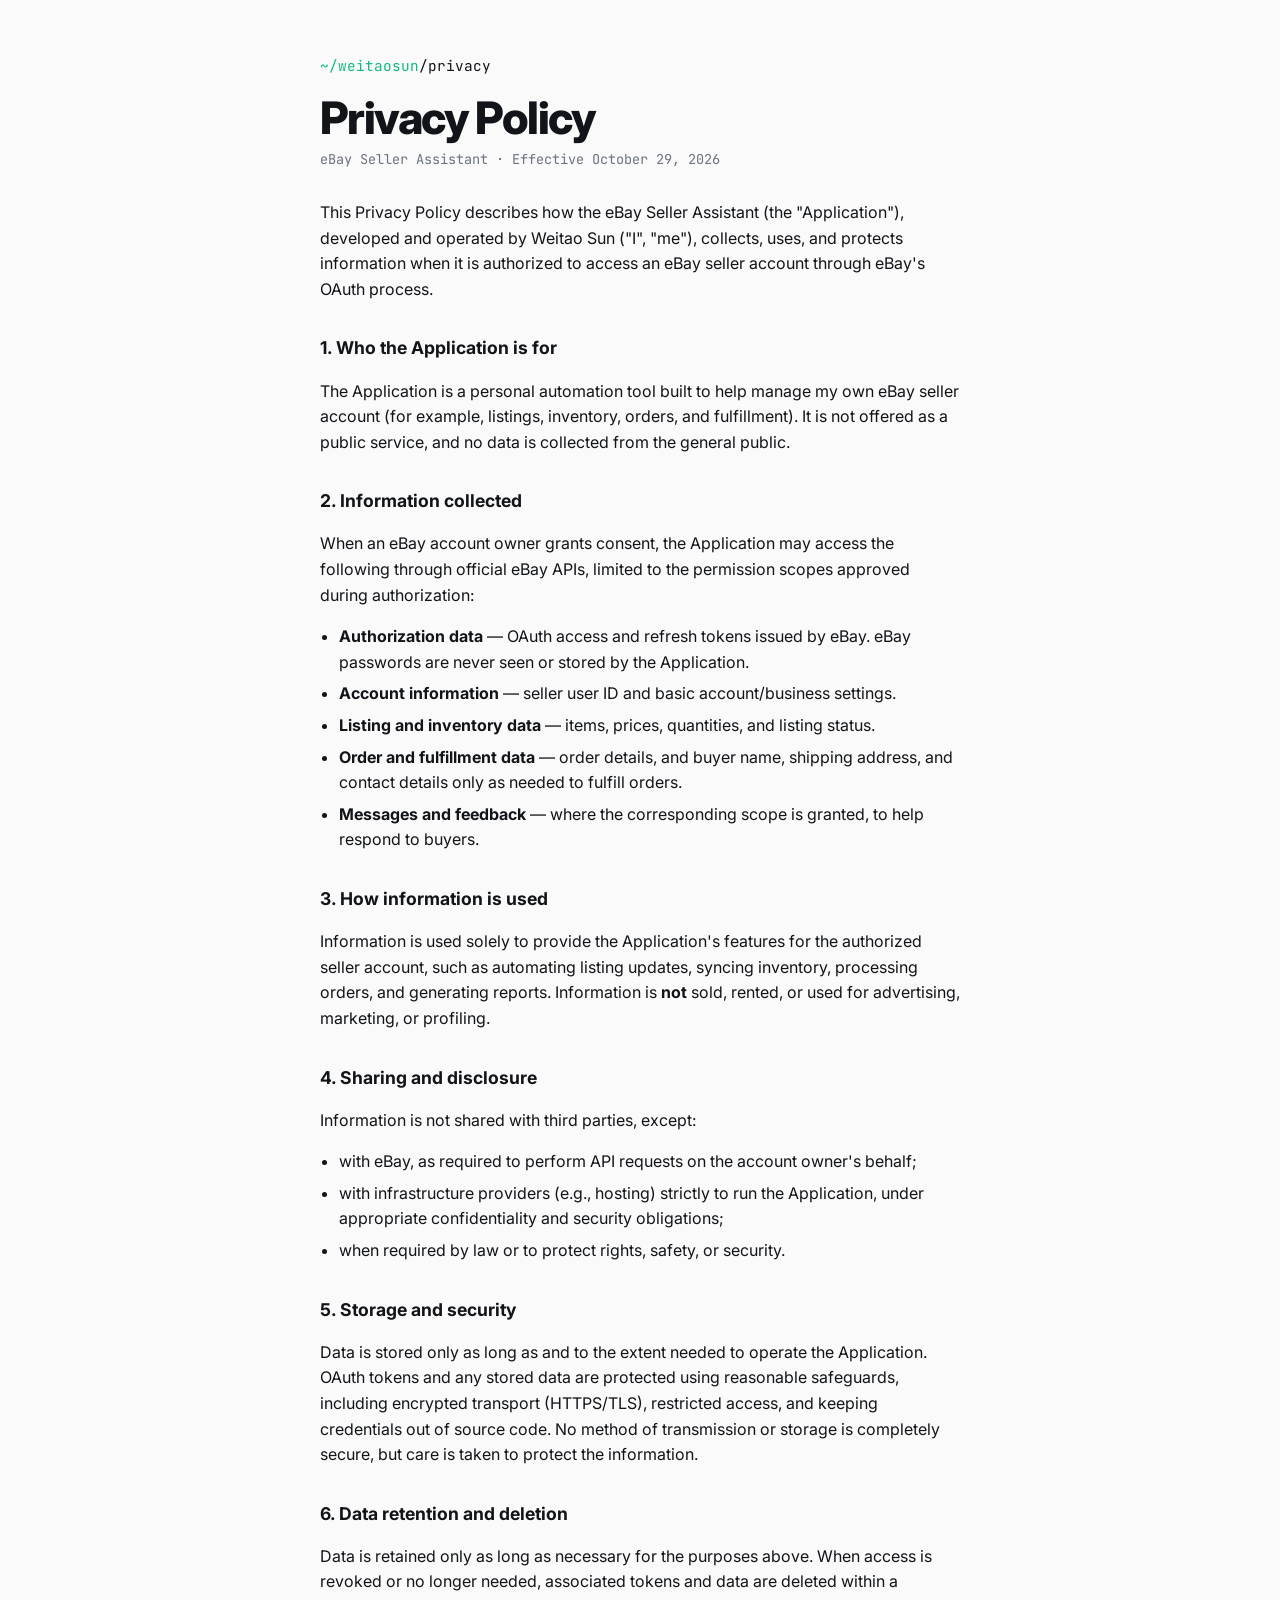
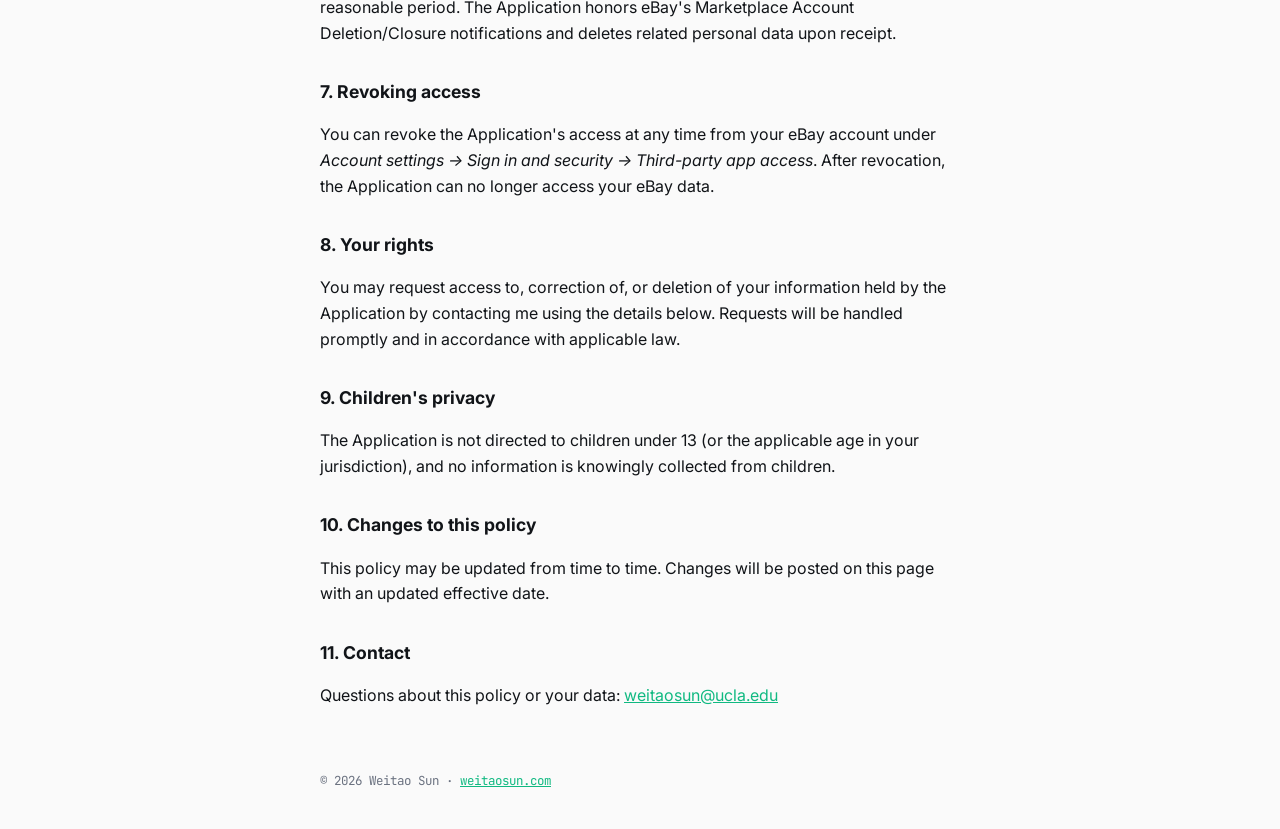
==== privacy/index.html @ 993f7e7c "Add privacy policy page for eBay Seller Assistant Co-Authored-By: Claude Opus 5.5 <noreply@anthropic" ====
<!doctype html>
<html lang="en">
<head>
  <meta charset="utf-8">
  <meta name="viewport" content="width=device-width, initial-scale=1">
  <title>Privacy Policy · Weitao Sun</title>
  <meta name="description" content="Privacy policy for the eBay Seller Assistant application developed by Weitao Sun.">
  <link rel="preconnect" href="https://fonts.googleapis.com">
  <link rel="preconnect" href="https://fonts.gstatic.com" crossorigin>
  <link href="https://fonts.googleapis.com/css2?family=Inter:wght@400;500;700;800&family=JetBrains+Mono:wght@400;500&display=swap" rel="stylesheet">
  <link rel="stylesheet" href="../style.css">
</head>
<body>
  <main class="doc">
    <p class="hello"><a href="/">~/weitaosun</a>/privacy</p>

    <h1>Privacy Policy</h1>
    <p class="meta">eBay Seller Assistant · Effective October 29, 2026</p>

    <p>This Privacy Policy describes how the eBay Seller Assistant (the "Application"), developed and operated by Weitao Sun ("I", "me"), collects, uses, and protects information when it is authorized to access an eBay seller account through eBay's OAuth process.</p>

    <h2>1. Who the Application is for</h2>
    <p>The Application is a personal automation tool built to help manage my own eBay seller account (for example, listings, inventory, orders, and fulfillment). It is not offered as a public service, and no data is collected from the general public.</p>

    <h2>2. Information collected</h2>
    <p>When an eBay account owner grants consent, the Application may access the following through official eBay APIs, limited to the permission scopes approved during authorization:</p>
    <ul>
      <li><strong>Authorization data</strong> — OAuth access and refresh tokens issued by eBay. eBay passwords are never seen or stored by the Application.</li>
      <li><strong>Account information</strong> — seller user ID and basic account/business settings.</li>
      <li><strong>Listing and inventory data</strong> — items, prices, quantities, and listing status.</li>
      <li><strong>Order and fulfillment data</strong> — order details, and buyer name, shipping address, and contact details only as needed to fulfill orders.</li>
      <li><strong>Messages and feedback</strong> — where the corresponding scope is granted, to help respond to buyers.</li>
    </ul>

    <h2>3. How information is used</h2>
    <p>Information is used solely to provide the Application's features for the authorized seller account, such as automating listing updates, syncing inventory, processing orders, and generating reports. Information is <strong>not</strong> sold, rented, or used for advertising, marketing, or profiling.</p>

    <h2>4. Sharing and disclosure</h2>
    <p>Information is not shared with third parties, except:</p>
    <ul>
      <li>with eBay, as required to perform API requests on the account owner's behalf;</li>
      <li>with infrastructure providers (e.g., hosting) strictly to run the Application, under appropriate confidentiality and security obligations;</li>
      <li>when required by law or to protect rights, safety, or security.</li>
    </ul>

    <h2>5. Storage and security</h2>
    <p>Data is stored only as long as and to the extent needed to operate the Application. OAuth tokens and any stored data are protected using reasonable safeguards, including encrypted transport (HTTPS/TLS), restricted access, and keeping credentials out of source code. No method of transmission or storage is completely secure, but care is taken to protect the information.</p>

    <h2>6. Data retention and deletion</h2>
    <p>Data is retained only as long as necessary for the purposes above. When access is revoked or no longer needed, associated tokens and data are deleted within a reasonable period. The Application honors eBay's Marketplace Account Deletion/Closure notifications and deletes related personal data upon receipt.</p>

    <h2>7. Revoking access</h2>
    <p>You can revoke the Application's access at any time from your eBay account under <em>Account settings → Sign in and security → Third-party app access</em>. After revocation, the Application can no longer access your eBay data.</p>

    <h2>8. Your rights</h2>
    <p>You may request access to, correction of, or deletion of your information held by the Application by contacting me using the details below. Requests will be handled promptly and in accordance with applicable law.</p>

    <h2>9. Children's privacy</h2>
    <p>The Application is not directed to children under 13 (or the applicable age in your jurisdiction), and no information is knowingly collected from children.</p>

    <h2>10. Changes to this policy</h2>
    <p>This policy may be updated from time to time. Changes will be posted on this page with an updated effective date.</p>

    <h2>11. Contact</h2>
    <p>Questions about this policy or your data: <a href="mailto:weitaosun@ucla.edu">weitaosun@ucla.edu</a></p>

    <footer>© 2026 Weitao Sun · <a href="/">weitaosun.com</a></footer>
  </main>
</body>
</html>
---- style.css ----
:root {
  --bg: #fafafa;
  --fg: #111418;
  --muted: #6b7280;
  --accent: #10b981;
  --term-bg: #0f1419;
  --term-fg: #d1d5db;
  --term-dim: #6b7280;
  --border: #e5e7eb;
  --sans: "Inter", -apple-system, BlinkMacSystemFont, "Segoe UI", "PingFang SC", sans-serif;
  --mono: "JetBrains Mono", ui-monospace, SFMono-Regular, Menlo, monospace;
}

@media (prefers-color-scheme: dark) {
  :root {
    --bg: #0a0d10;
    --fg: #f3f4f6;
    --muted: #9ca3af;
    --accent: #34d399;
    --term-bg: #12171d;
    --border: #1f2630;
  }
}

* { box-sizing: border-box; }

body {
  margin: 0;
  min-height: 100vh;
  background: var(--bg);
  color: var(--fg);
  font: 16px/1.6 var(--sans);
  -webkit-font-smoothing: antialiased;
  display: grid;
  place-items: center;
}

main {
  width: 100%;
  max-width: 680px;
  padding: 72px 20px 40px;
}

.hello {
  font: 0.9rem var(--mono);
  color: var(--accent);
  margin: 0 0 20px;
}
.cursor { animation: blink 1.1s steps(1) infinite; }
@keyframes blink { 50% { opacity: 0; } }

h1 {
  font-size: clamp(2.6rem, 9vw, 4.2rem);
  font-weight: 800;
  line-height: 1.05;
  letter-spacing: -0.035em;
  margin: 0 0 16px;
}

.slogan {
  font-size: clamp(1.25rem, 4vw, 1.6rem);
  font-weight: 500;
  line-height: 1.35;
  color: var(--muted);
  margin: 0 0 40px;
}
.slogan span { color: var(--fg); }

.terminal {
  background: var(--term-bg);
  border: 1px solid var(--border);
  border-radius: 12px;
  overflow: hidden;
  box-shadow: 0 20px 50px -20px rgba(0, 0, 0, 0.35);
}
.bar {
  display: flex;
  align-items: center;
  gap: 7px;
  padding: 11px 14px;
  border-bottom: 1px solid rgba(255, 255, 255, 0.06);
}
.bar i { width: 11px; height: 11px; border-radius: 50%; background: #ff5f57; }
.bar i:nth-child(2) { background: #febc2e; }
.bar i:nth-child(3) { background: #28c840; }
.bar span { margin-left: auto; font: 0.75rem var(--mono); color: var(--term-dim); }

.terminal pre {
  margin: 0;
  padding: 18px 20px 22px;
  font: 0.86rem/1.75 var(--mono);
  color: var(--term-fg);
  overflow-x: auto;
}
.terminal .p { color: #34d399; }
.terminal .dim { color: var(--term-dim); }

.links {
  display: flex;
  gap: 12px;
  margin-top: 32px;
}
.links a {
  font: 500 0.9rem var(--mono);
  color: var(--fg);
  text-decoration: none;
  padding: 9px 16px;
  border: 1px solid var(--border);
  border-radius: 8px;
  transition: border-color 0.15s, color 0.15s;
}
.links a:hover { border-color: var(--accent); color: var(--accent); }

footer {
  margin-top: 64px;
  font: 0.78rem var(--mono);
  color: var(--muted);
}

@media (max-width: 480px) {
  .terminal pre { font-size: 0.76rem; padding: 14px 14px 18px; }
}

/* Document pages (e.g. /privacy) */
.doc { padding-top: 56px; }
.doc a { color: var(--accent); }
.doc .hello a { text-decoration: none; }
.doc h1 { font-size: clamp(2rem, 7vw, 2.8rem); margin-bottom: 8px; }
.doc .meta { font: 0.85rem var(--mono); color: var(--muted); margin: 0 0 32px; }
.doc h2 { font-size: 1.1rem; font-weight: 700; margin: 32px 0 8px; }
.doc p, .doc li { color: var(--fg); }
.doc ul { padding-left: 1.2em; }
.doc li { margin-bottom: 6px; }
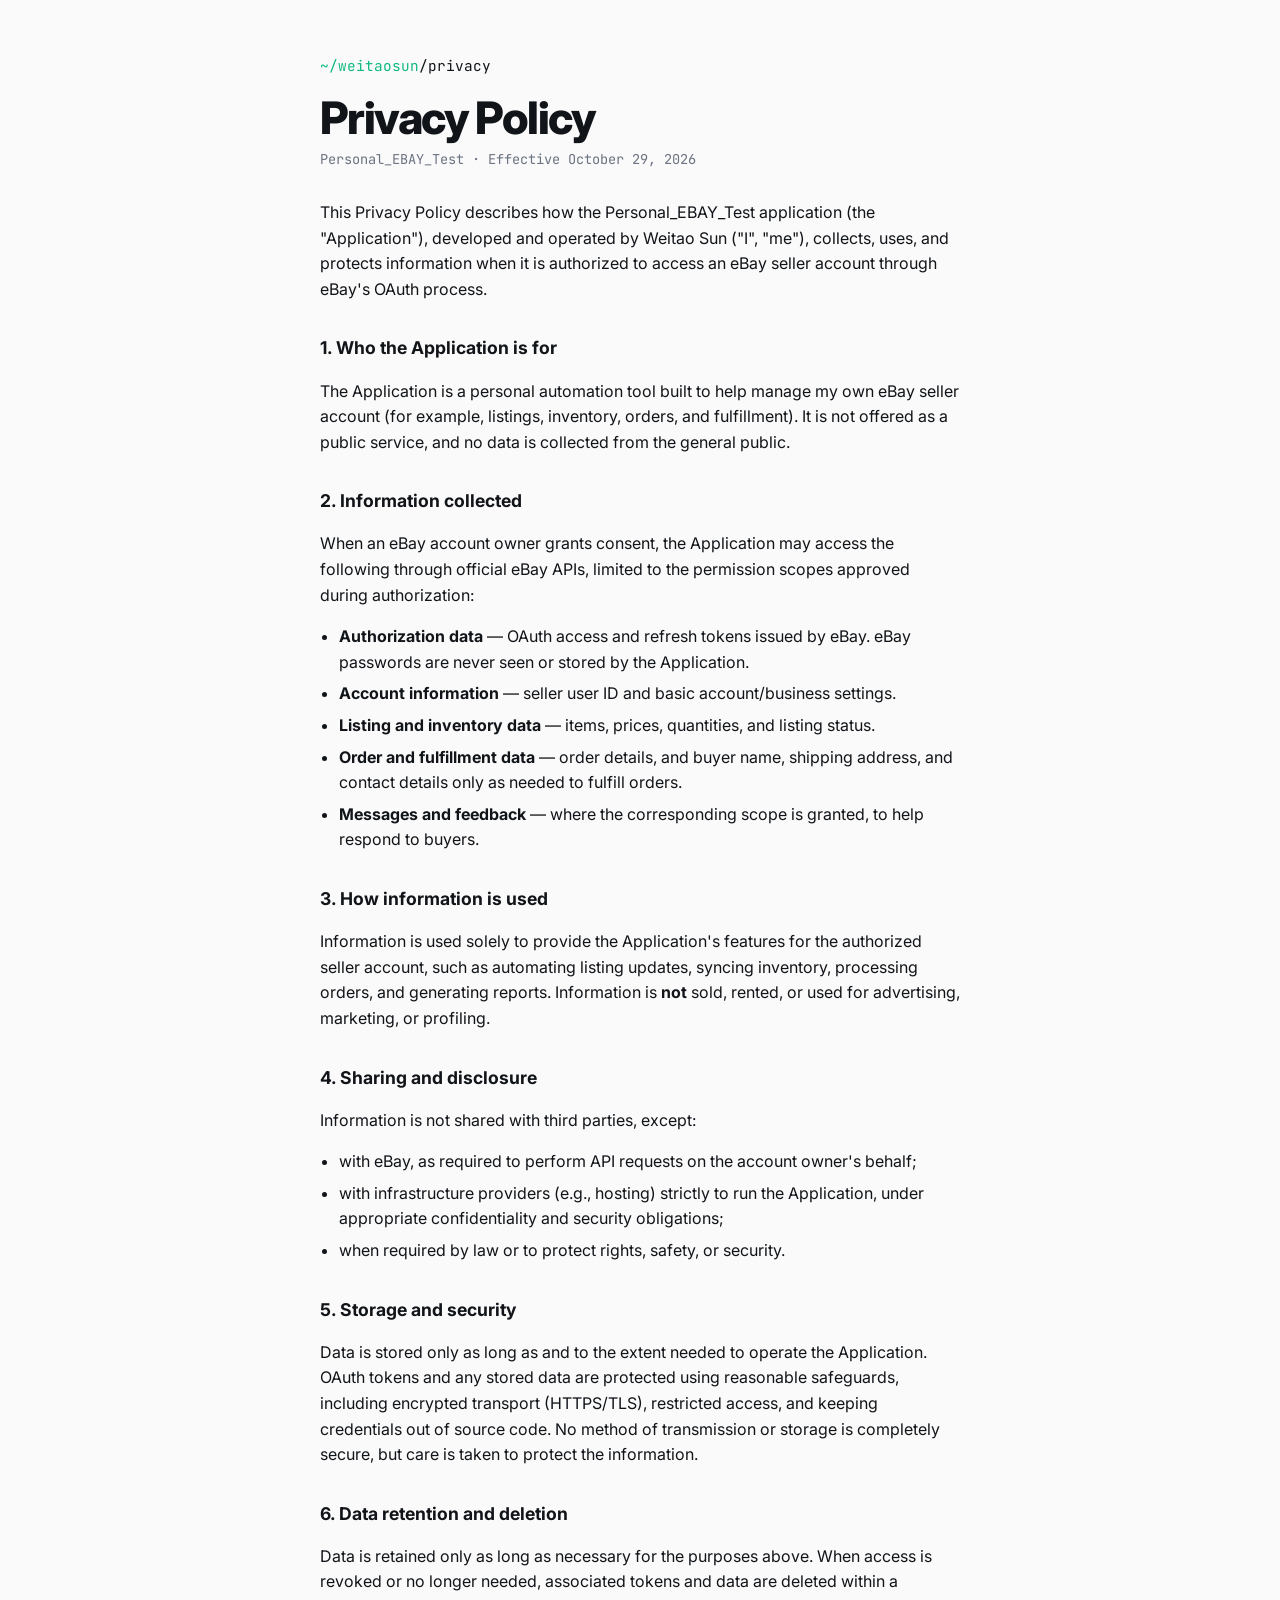
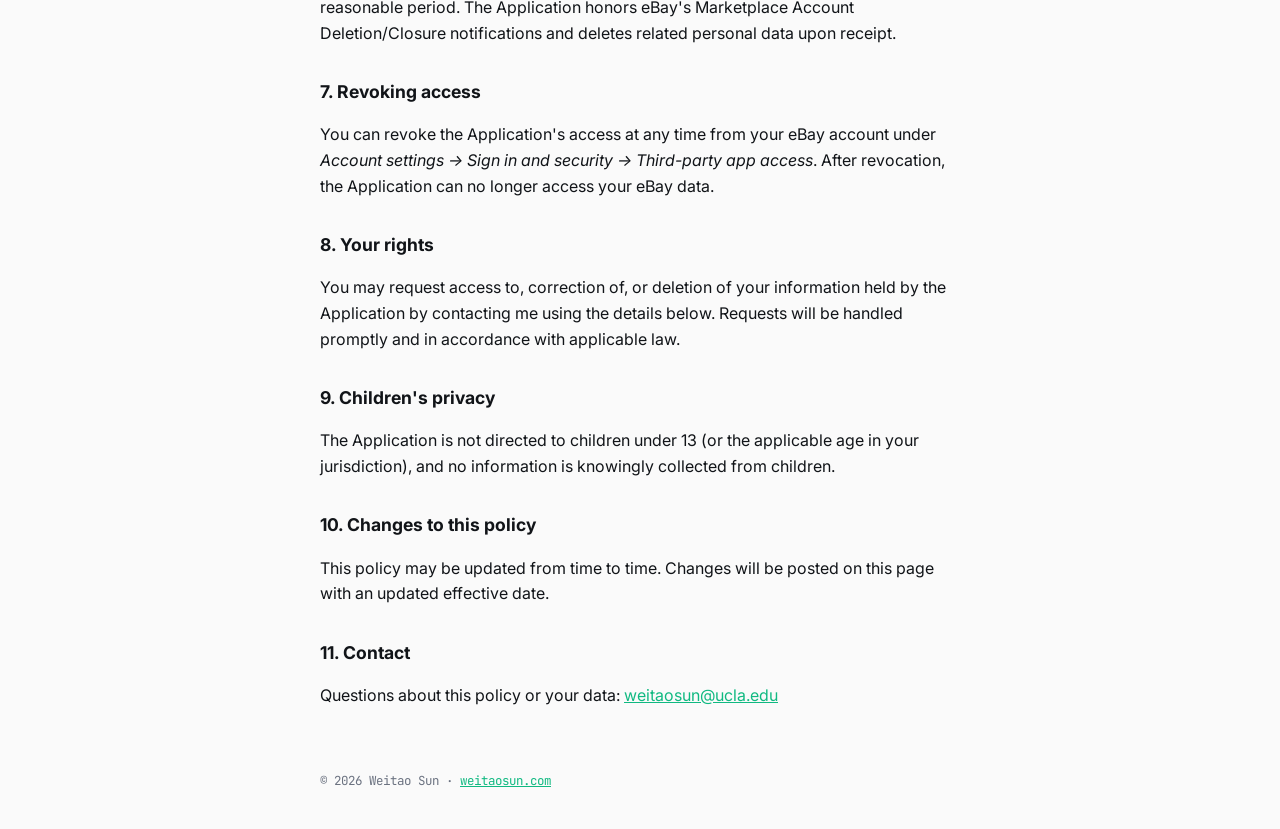
==== commit 9d8fcfd0: "Use registered eBay app name in privacy policy Co-Authored-By: Claude Opus 5.5 <noreply@anthropic.co" ====
--- a/privacy/index.html
+++ b/privacy/index.html
@@ -4,7 +4,7 @@
   <meta charset="utf-8">
   <meta name="viewport" content="width=device-width, initial-scale=1">
   <title>Privacy Policy · Weitao Sun</title>
-  <meta name="description" content="Privacy policy for the eBay Seller Assistant application developed by Weitao Sun.">
+  <meta name="description" content="Privacy policy for the Personal_EBAY_Test application developed by Weitao Sun.">
   <link rel="preconnect" href="https://fonts.googleapis.com">
   <link rel="preconnect" href="https://fonts.gstatic.com" crossorigin>
   <link href="https://fonts.googleapis.com/css2?family=Inter:wght@400;500;700;800&family=JetBrains+Mono:wght@400;500&display=swap" rel="stylesheet">
@@ -15,9 +15,9 @@
     <p class="hello"><a href="/">~/weitaosun</a>/privacy</p>
 
     <h1>Privacy Policy</h1>
-    <p class="meta">eBay Seller Assistant · Effective October 29, 2026</p>
+    <p class="meta">Personal_EBAY_Test · Effective October 29, 2026</p>
 
-    <p>This Privacy Policy describes how the eBay Seller Assistant (the "Application"), developed and operated by Weitao Sun ("I", "me"), collects, uses, and protects information when it is authorized to access an eBay seller account through eBay's OAuth process.</p>
+    <p>This Privacy Policy describes how the Personal_EBAY_Test application (the "Application"), developed and operated by Weitao Sun ("I", "me"), collects, uses, and protects information when it is authorized to access an eBay seller account through eBay's OAuth process.</p>
 
     <h2>1. Who the Application is for</h2>
     <p>The Application is a personal automation tool built to help manage my own eBay seller account (for example, listings, inventory, orders, and fulfillment). It is not offered as a public service, and no data is collected from the general public.</p>
